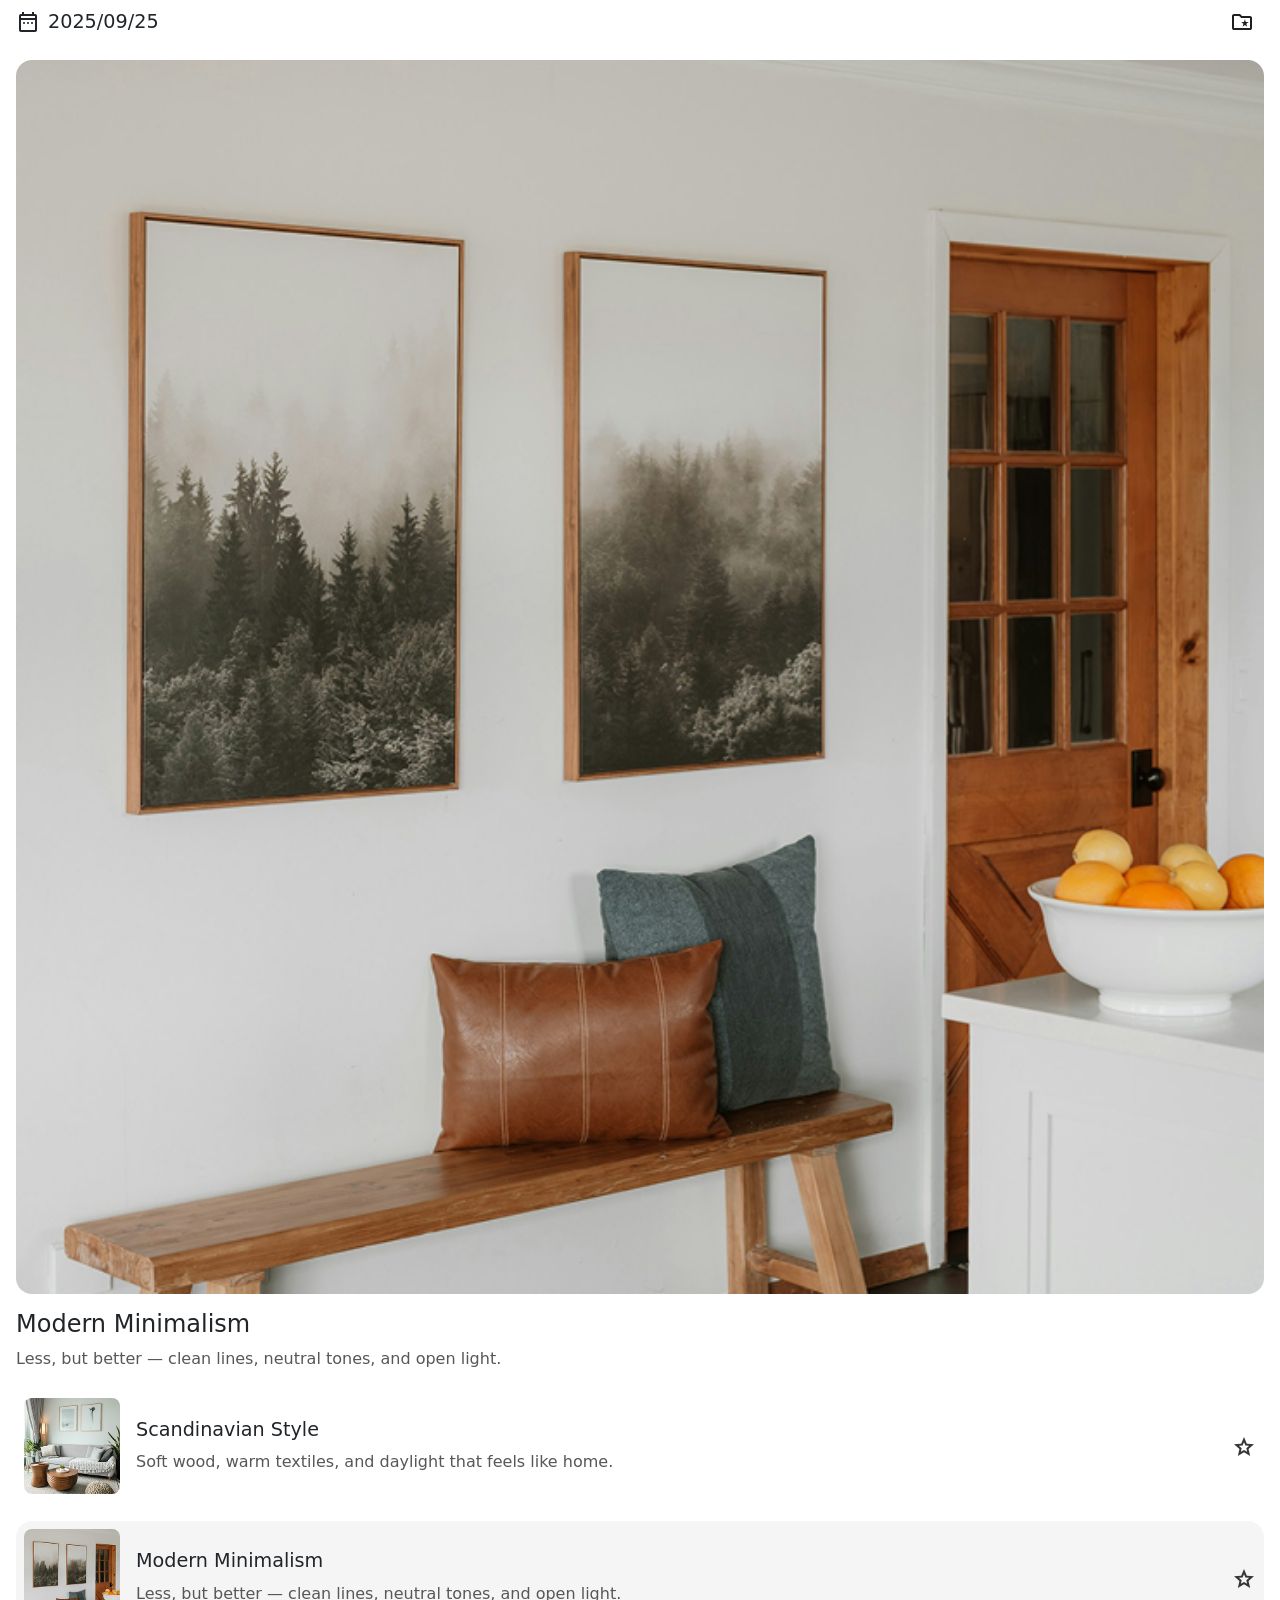
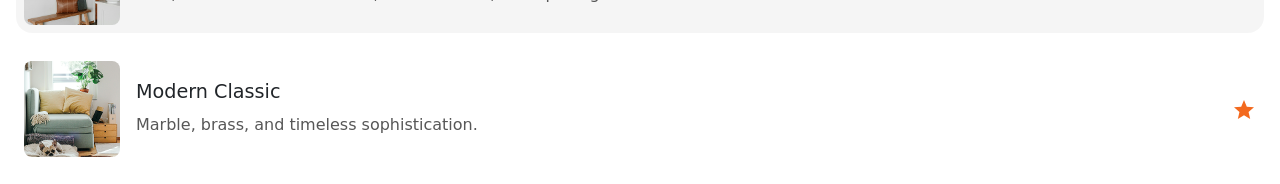
==== index.html @ eb557285 "Completes the assignment." ====
<!DOCTYPE html>
<html lang="en">

<head>
    <meta charset="UTF-8">
    <meta name="viewport" content="width=device-width, initial-scale=1.0">
    <!-- reset link -->
    <link rel="stylesheet" href="./css/reset.css">
    <!-- bootstrap css link -->
    <link href="https://cdn.jsdelivr.net/npm/bootstrap@5.3.3/dist/css/bootstrap.min.css" rel="stylesheet"
        integrity="sha384-QWTKZyjpPEjISv5WaRU9OFeRpok6YctnYmDr5pNlyT2bRjXh0JMhjY6hW+ALEwIH" crossorigin="anonymous">
    <!-- google font -->
    <link rel="stylesheet"
        href="https://fonts.googleapis.com/css2?family=Material+Symbols+Outlined:opsz,wght,FILL,GRAD@20..48,100..700,0..1,-50..200" />
    <!-- custom css link-->
    <link rel="stylesheet" href="./css/main.css">
    <title>Capstone</title>
</head>

<body>
    <header>
        <!-- header -->
        <div>
            <!-- date picker -->
            <div class="bar">
                <div class="date-row">
                    <span class="material-symbols-outlined">date_range</span>
                    <span class="date-text">2025/09/25</span>
                </div>
                <!-- my favourite link -->
                <div class="my_favourite">
                  <button class="icon-btn" aria-label="Folder">
                    <a href="./my_favourite.html" class="icon-btn" aria-label="My favourite page">
                        <img src="./images/folder_special.svg" alt="" width="24" height="24"></a>
                  </button>
                </div>
            </div>
        </div>
    </header>
    <main>
        <!-- display image    -->
        <div class="display_image">
            <a href="./img_display.html" class="display-link" aria-label="Open image fullscreen">
                <img src="./images/item_2_mobile_large.png" class="img-fluid" alt="display image">
            </a>
            <div>
                <h1 class="">Modern Minimalism</h1>
                <p>Less, but better — clean lines, neutral tones, and open light.</p>
            </div>
        </div>

        <!-- item list -->
        <!-- item 1 -->
        <div class="item item_1">
            <!-- image -->
             <div>
                <img class="item_image_mobile_small" src="./images/item_1_mobile_small.png" alt="item 1">
            </div>
            <!-- text -->
            <div class="text">
                <h2>Scandinavian Style</h2>
                <p>Soft wood, warm textiles, and daylight that feels like home.</p>
            </div>
            <!-- favourite icon -->
            <div>
                <img src="./images/favourite_default.svg" alt="Favourite" width="24" height="24">
            </div>
        </div>
        <!-- item 2 -->
        <div class="item item_2">
            <!-- image -->
             <div>
                <img class="item_image_mobile_small" src="./images/item_2_mobile_small.png" alt="item 1">
            </div>
            <!-- text -->
            <div class="text">
                <h2>Modern Minimalism</h2>
                <p>Less, but better — clean lines, neutral tones, and open light.</p>
            </div>
            <!-- favourite icon -->
            <div>
                <img src="./images/favourite_default.svg" alt="Favourite" width="24" height="24">
            </div>
        </div>
        <!-- item 3 -->
        <div class="item item_3">
            <!-- image -->
             <div>
                <img class="item_image_mobile_small" src="./images/item_3_mobile_small.png" alt="item 1">
            </div>
            <!-- text -->
            <div class="text">
                <h2>Modern Classic</h2>
                <p>Marble, brass, and timeless sophistication.</p>
            </div>
            <!-- favourite icon -->
            <div>
                <img src="./images/favourite_active.svg" alt="Favourite" width="24" height="24">
            </div>
        </div>
    </main>
    <footer>

    </footer>
</body>

</html>
---- css/main.css ----
body {
    margin: 0 1rem;
}

/* Remove outer margins only on the fullscreen viewer page */
body.viewer-page {
    margin: 0;
}
h1 {
    font-size: 1.5rem;
}

.heading_1 {
    padding: 1rem 0 0.1rem 0;
}

h2 {
    font-size: 1.2rem;
    padding: 1rem 0 0.1rem 0;
}
p {
    font-size: 1rem;
    color: rgb(87, 87, 87);
    font-weight: 300;
}
.bar{
  display:flex;
  align-items:center;
  justify-content:space-between;  
  gap:12px;
  width:100%;
  flex-wrap: nowrap;
}


.date-row{
  display:inline-flex;
  align-items:center;
  gap:.5rem;
  line-height:1;
  white-space: nowrap;
}


.icon-btn{
  display:inline-flex;          
  align-items:center;
  justify-content:center;
  width:44px;
  height:44px;                 
  border:none;
  background:transparent;
  cursor: pointer;
  text-decoration: none;
  color: inherit;
}


.material-symbols-outlined{
  font-family:'Material Symbols Outlined';
  font-variation-settings:'FILL' 0,'wght' 400,'GRAD' 0,'opsz' 24;
  font-size:1.5rem;
  line-height:1;
  display:inline-block;
  vertical-align:middle;
}
.date-text{
  font-size:1.2rem;
  line-height:1;
  vertical-align:middle;
}

/* Prevent children from shrinking or wrapping to next line */
.bar > * {
  flex-shrink: 0;
}

/* Filled variant for Material Symbols when needed */
.material-symbols--filled{
  font-variation-settings:'FILL' 1,'wght' 400,'GRAD' 0,'opsz' 24;
  display:inline-block;
  line-height:1;
  vertical-align:middle;
}

.img-fluid {
    border-radius: 1rem;
    margin: 1rem 0;
    width: 100%;     /* make hero/inline images responsive */
    height: auto;
    display: block;
}

 .item{
  display:grid;
  grid-template-columns: auto 1fr auto;
  column-gap: 1rem;
  align-items:center;
  margin: 1.2rem 0;
  padding: 0.5rem;
}

.item_image_mobile_small{
    border-radius: 0.5rem;
    width: 96px;
}

.item_2 {
    border-radius: 16px;
    background: rgba(0, 0, 0, 0.04);
    padding: 0.5rem;
}

/* Favourite page header */
.top_bar{
  display: flex;
  align-items: center;
  justify-content: center;
  padding: 12px 16px;
  min-height: 56px;
}

.top_bar .icon-btn{
  width: 44px;
  height: 44px;
  flex: 0 0 44px;
}

.top_bar .title{
  margin: 0;
  flex: 1;                 
  text-align: center;
  font-size: 24px;
  font-weight: 700;
}


/* img_display */
img { 
  max-width: 100%;
  height: auto;
}

.cancel_btn{
  position: absolute;
  top: 12px;
  right: 12px;
  width: 44px;
  height: 44px;
  padding: 0;
  border: none;
  background: transparent;
  border-radius: 999px;
  display: inline-flex;
  align-items: center;
  justify-content: center;
  cursor: pointer;
  z-index: 10;
}
.cancel_btn img{
  width: 28px;
  height: 28px;
  display: block;
}

/* --- Fullscreen viewer layout --- */
.viewer{
  position: relative;
  width: 100vw;
  height: 100vh;
  overflow: hidden;
}
.viewer_img{
  width: 100%;
  height: 100%;
  display: block;
  object-fit: cover;
}
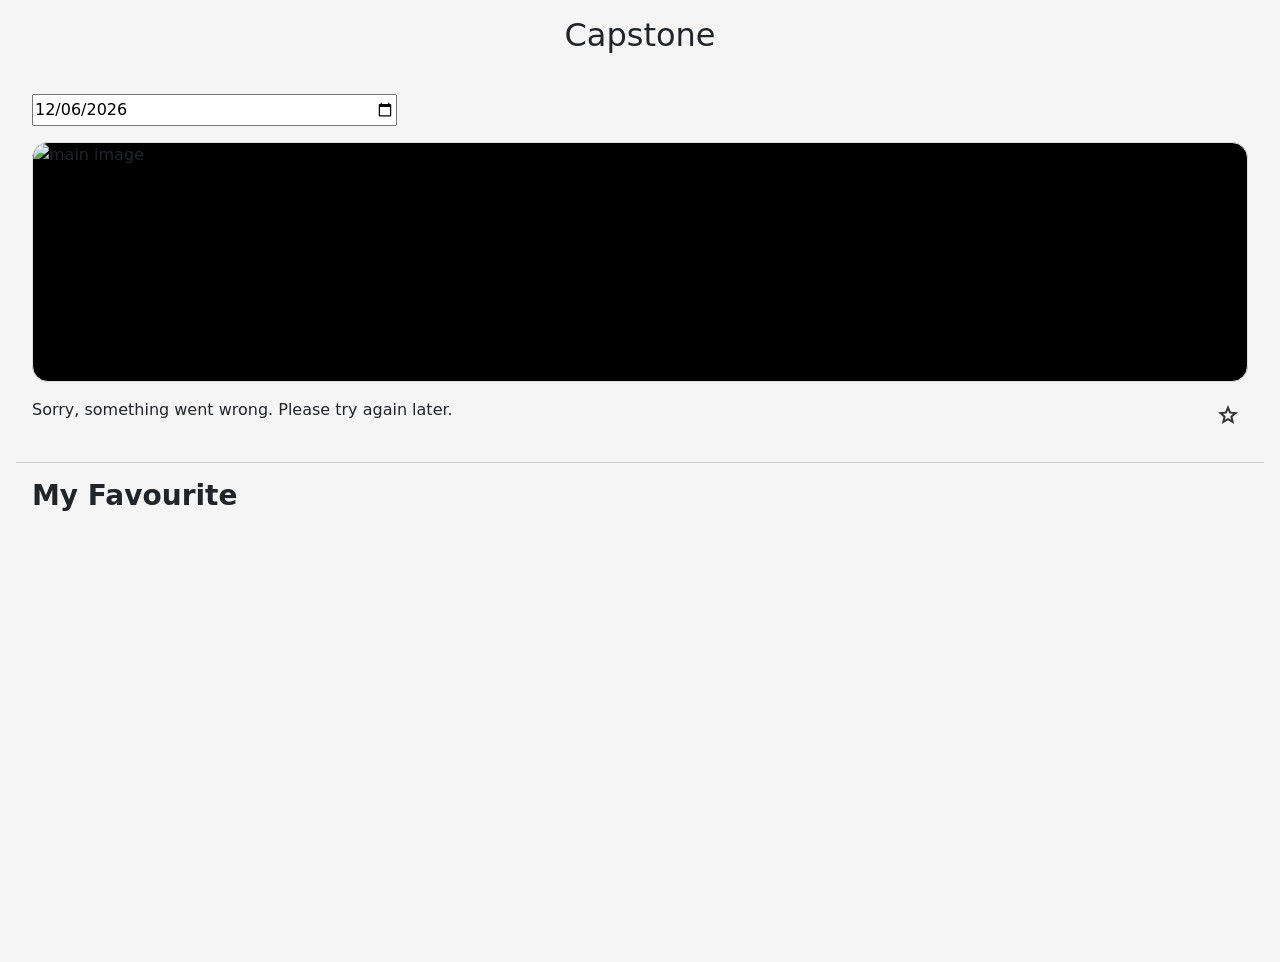
==== commit 62acc9e4: "Completes the assignment." ====
--- a/index.html
+++ b/index.html
@@ -4,8 +4,6 @@
 <head>
     <meta charset="UTF-8">
     <meta name="viewport" content="width=device-width, initial-scale=1.0">
-    <!-- reset link -->
-    <link rel="stylesheet" href="./css/reset.css">
     <!-- bootstrap css link -->
     <link href="https://cdn.jsdelivr.net/npm/bootstrap@5.3.3/dist/css/bootstrap.min.css" rel="stylesheet"
         integrity="sha384-QWTKZyjpPEjISv5WaRU9OFeRpok6YctnYmDr5pNlyT2bRjXh0JMhjY6hW+ALEwIH" crossorigin="anonymous">
@@ -13,95 +11,45 @@
     <link rel="stylesheet"
         href="https://fonts.googleapis.com/css2?family=Material+Symbols+Outlined:opsz,wght,FILL,GRAD@20..48,100..700,0..1,-50..200" />
     <!-- custom css link-->
-    <link rel="stylesheet" href="./css/main.css">
+    <link rel="stylesheet" href="./style.css">
     <title>Capstone</title>
 </head>
 
 <body>
     <header>
-        <!-- header -->
-        <div>
-            <!-- date picker -->
-            <div class="bar">
-                <div class="date-row">
-                    <span class="material-symbols-outlined">date_range</span>
-                    <span class="date-text">2025/09/25</span>
-                </div>
-                <!-- my favourite link -->
-                <div class="my_favourite">
-                  <button class="icon-btn" aria-label="Folder">
-                    <a href="./my_favourite.html" class="icon-btn" aria-label="My favourite page">
-                        <img src="./images/folder_special.svg" alt="" width="24" height="24"></a>
-                  </button>
+        <h1 class="fs-2 pt-3 text-center fw-600">Capstone</h1> <!-- logo -->
+    </header>
+    <main>
+        <!-- display image -->
+        <section class="main_display_section" id="main_display_section">
+            <div id="main_display">
+                <input class="date_picker mb-3 mt-3" id="date_picker" type="date"> <!-- date picker -->
+                <img id="main_image" src="" alt="main image">
+                <div class="title_content">
+                    <div>
+                        <h2 id="main_image_title" class="main_image_title fs-4 mt-3"></h2>
+                        <p id="main_image_description" class="main_image_description mb-4"></p>
+                    </div>
+                    <img id="icon_favourite" class="icon_favourite" src="./images/favourite_default.svg"
+                        alt="add to my favourite">
                 </div>
             </div>
-        </div>
-    </header>
-    <main>
-        <!-- display image    -->
-        <div class="display_image">
-            <a href="./img_display.html" class="display-link" aria-label="Open image fullscreen">
-                <img src="./images/item_2_mobile_large.png" class="img-fluid" alt="display image">
-            </a>
-            <div>
-                <h1 class="">Modern Minimalism</h1>
-                <p>Less, but better — clean lines, neutral tones, and open light.</p>
-            </div>
-        </div>
 
-        <!-- item list -->
-        <!-- item 1 -->
-        <div class="item item_1">
-            <!-- image -->
-             <div>
-                <img class="item_image_mobile_small" src="./images/item_1_mobile_small.png" alt="item 1">
-            </div>
-            <!-- text -->
-            <div class="text">
-                <h2>Scandinavian Style</h2>
-                <p>Soft wood, warm textiles, and daylight that feels like home.</p>
-            </div>
-            <!-- favourite icon -->
-            <div>
-                <img src="./images/favourite_default.svg" alt="Favourite" width="24" height="24">
-            </div>
-        </div>
-        <!-- item 2 -->
-        <div class="item item_2">
-            <!-- image -->
-             <div>
-                <img class="item_image_mobile_small" src="./images/item_2_mobile_small.png" alt="item 1">
-            </div>
-            <!-- text -->
-            <div class="text">
-                <h2>Modern Minimalism</h2>
-                <p>Less, but better — clean lines, neutral tones, and open light.</p>
-            </div>
-            <!-- favourite icon -->
-            <div>
-                <img src="./images/favourite_default.svg" alt="Favourite" width="24" height="24">
-            </div>
-        </div>
-        <!-- item 3 -->
-        <div class="item item_3">
-            <!-- image -->
-             <div>
-                <img class="item_image_mobile_small" src="./images/item_3_mobile_small.png" alt="item 1">
-            </div>
-            <!-- text -->
-            <div class="text">
-                <h2>Modern Classic</h2>
-                <p>Marble, brass, and timeless sophistication.</p>
-            </div>
-            <!-- favourite icon -->
-            <div>
-                <img src="./images/favourite_active.svg" alt="Favourite" width="24" height="24">
-            </div>
-        </div>
+        </section>
+        <!-- my favourite -->
+        <section class="my_favourite_section" id="my_favourite_section">
+            <h2 class="favourite_title fs-3" id="favourite_title">My Favourite</h2>
+            <p class="favourite_empty" id="favourite_empty"></p>
+            <div class="favourite_list" id="favourite_list"></div>
+        </section>
+        <section id="hd_modal" class="hd_modal">
+            <span id="hd_close" class="hd_close">&times;</span>
+            <img id="hd_image" class="hd_image" src="" alt="HD image">
+        </section>
     </main>
     <footer>
-
     </footer>
+    <script src="./script.js"></script>
 </body>
 
 </html>
--- a/style.css
+++ b/style.css
@@ -0,0 +1,118 @@
+body {
+    margin: 0 1rem;
+    background-color: #f5f5f5;
+    overflow: hidden;
+}
+main {
+    display: flex;
+    flex-direction: column;
+    height: 100vh;
+}
+/* date picker */
+.date_picker {
+    height: 2rem;
+    width: 30%;
+}
+.main_display_section {
+  flex: 0 0 auto;
+  padding: 1rem;
+}
+.my_favourite_section {
+  border-top: #ccc 1px solid;
+  padding: 0 1rem;
+  flex: 1;
+  display: flex;
+  flex-direction: column;
+  overflow-y: auto;
+  padding-bottom: 30px;
+}
+
+/* main image title content */
+.title_content {
+  display: flex;
+  flex-direction: row;
+  justify-content: space-between;
+  align-items: center;
+}
+ /* main image */
+#main_image {
+  width: 100%;
+  height: 240px;
+  object-fit: contain;
+  display: block;
+  max-width: 100%;
+  border-radius: 16px;
+  border: 1px solid #ddd;
+  background-color: #000;
+}
+/* hd image */
+.hd_modal {
+    position: fixed;
+    top: 0;
+    left: 0;
+    width: 100vw;
+    height: 100vh;
+    background: rgba(0,0,0,0.85);
+    z-index: 9999;
+    overflow: auto;
+    display: flex;
+    justify-content: center;
+    align-items: flex-start;
+    padding: 2rem 0;
+}
+.hd_image {
+    display: block;
+    max-width: none;
+    max-height: none;
+    width: auto;
+    height: auto;
+    cursor: zoom-out;
+}
+.icon_favourite,
+.delete_favourite_icon {
+    padding: 0.5rem;
+}
+
+/* favourite section */
+.favourite_title {
+    margin: 0;
+    padding: 1rem 0;
+    font-weight: 700;
+    position: sticky;
+    top: 0;
+    background-color: #f5f5f5;
+    z-index: 20;
+}
+
+.favourite_item{
+    display: flex;
+    flex-direction: row;
+    padding: 1rem 0;
+    justify-content: space-between;
+}
+
+.favourite_item .item_title {
+    font-size: 1.1rem;
+    font-weight: 600;
+    color: #333;
+}
+.favourite_item .info {
+    margin-left: 1rem;
+    color: #666;
+}
+
+.favourite_item .image_content{
+    display: flex;
+    flex-direction: row;
+}
+.favourite_item .img{
+    width: 150px;
+    height: 150px;
+    object-fit: cover;
+    border-radius: 16px;
+    border: 1px solid #ddd;
+}
+
+.favourite_list {
+    flex: 1;
+}
